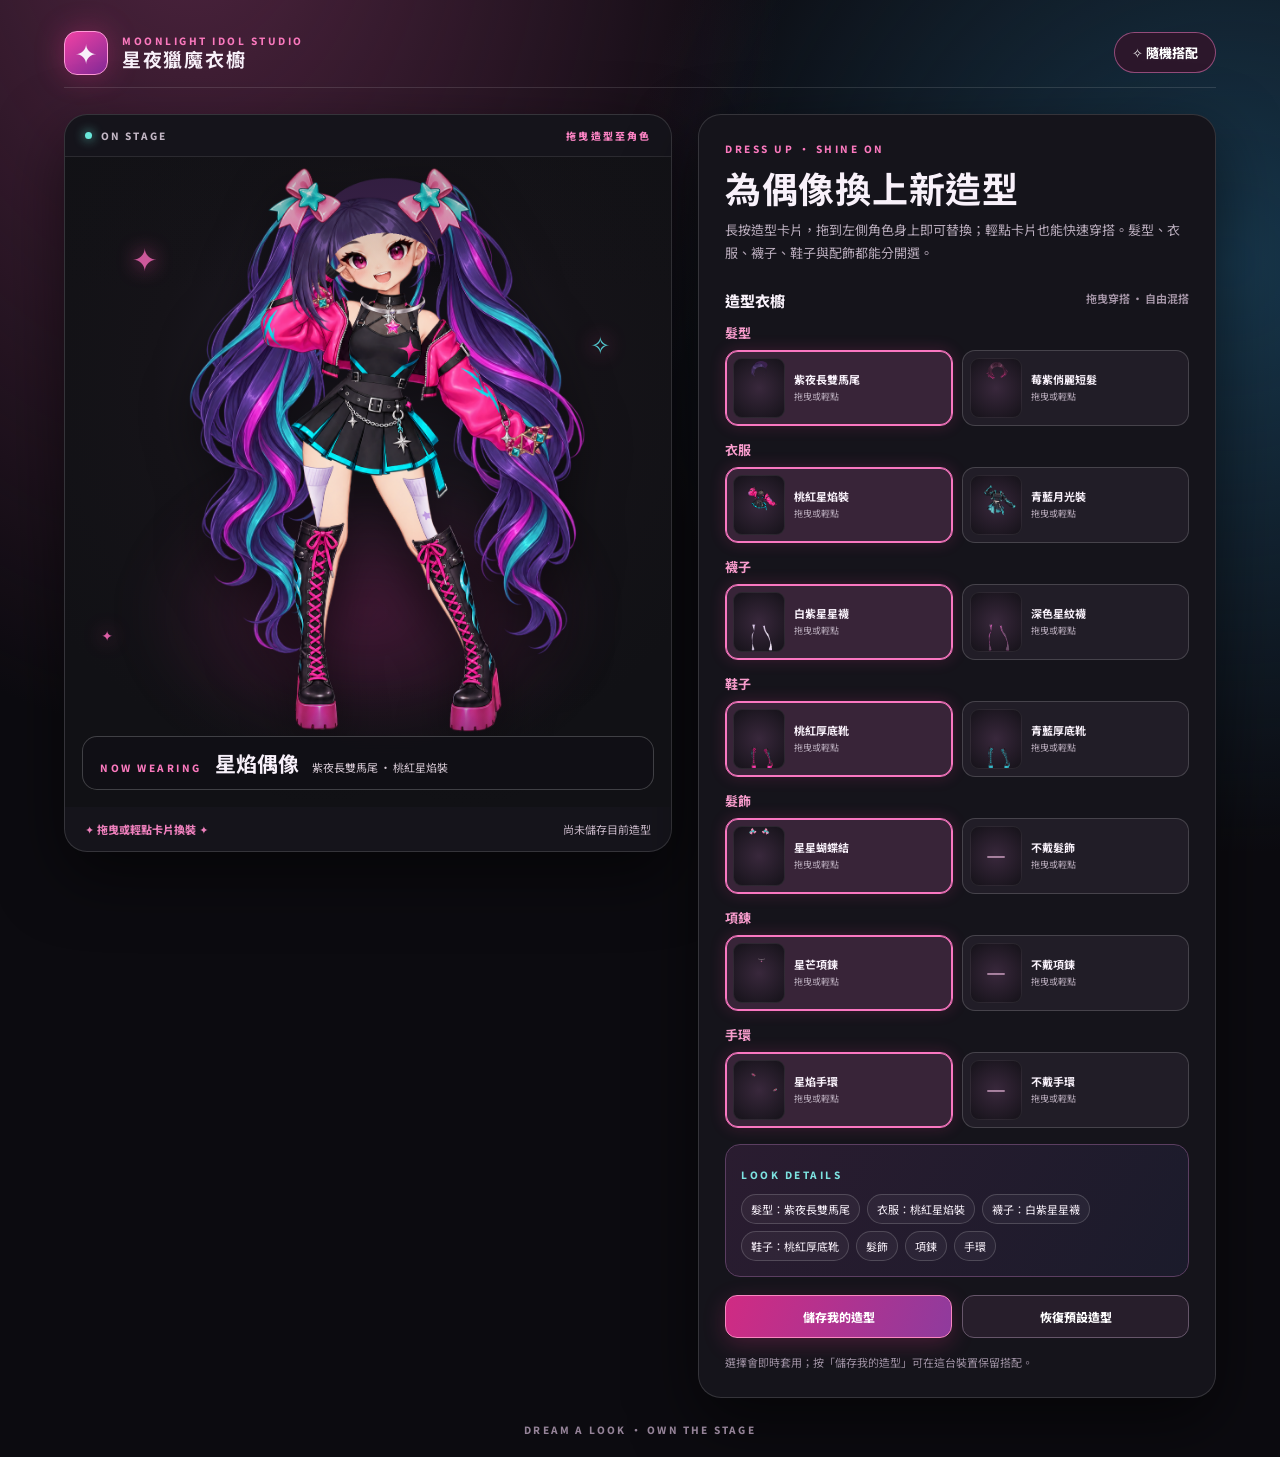
==== model/idol-hunter-layers.html @ 223f3859 "KPOP" ====
<!doctype html>
<html lang="zh-Hant">
<head>
  <meta charset="utf-8">
  <meta name="viewport" content="width=device-width,initial-scale=1,viewport-fit=cover">
  <meta name="theme-color" content="#101015">
  <meta name="apple-mobile-web-app-capable" content="yes">
  <meta name="apple-mobile-web-app-title" content="星夜獵魔衣櫥">
  <link rel="manifest" href="idol-hunter-layers.webmanifest">
  <link rel="icon" href="icon.svg">
  <link rel="preload" href="layers/base.png" as="image">
  <link rel="stylesheet" href="stage-looks.css">
  <link rel="stylesheet" href="stage-layered.css">
  <title>星夜獵魔衣櫥｜K-pop 換裝遊戲</title>
</head>
<body>
  <div class="app-shell">
    <header class="topbar">
      <div class="brand-mark" aria-hidden="true">✦</div>
      <div class="brand-copy"><span class="brand-kicker">MOONLIGHT IDOL STUDIO</span><strong>星夜獵魔衣櫥</strong></div>
      <button class="icon-button" id="randomLook" type="button" aria-label="隨機搭配造型">✧ <span>隨機搭配</span></button>
    </header>

    <main class="main-grid">
      <section class="stage-panel" aria-label="獵魔偶像造型預覽">
        <div class="stage-topline"><span class="live-dot"></span> ON STAGE <span class="stage-number">拖曳造型至角色</span></div>
        <div class="stage" id="stageDrop">
          <div class="stage-glow"></div>
          <span class="stage-star star-one" aria-hidden="true">✦</span><span class="stage-star star-two" aria-hidden="true">✧</span><span class="stage-star star-three" aria-hidden="true">✦</span>
          <div class="doll-layers" role="img" aria-label="可替換造型的獵魔偶像" id="doll">
            <img id="hairBack" src="layers/hair-01-back.png" alt="" aria-hidden="true">
            <img src="layers/base.png" alt="" aria-hidden="true" fetchpriority="high">
            <img id="socksLayer" src="layers/socks-01.png" alt="" aria-hidden="true">
            <img id="shoesLayer" src="layers/shoes-01.png" alt="" aria-hidden="true">
            <img id="outfitLayer" src="layers/outfit-01.png" alt="" aria-hidden="true">
            <img id="necklaceLayer" src="layers/necklace-01.png" alt="" aria-hidden="true">
            <img id="braceletLayer" src="layers/bracelet-01.png" alt="" aria-hidden="true">
            <img id="hairFront" src="layers/hair-01-front.png" alt="" aria-hidden="true">
            <img id="hairAccessoryLayer" src="layers/hair-accessory-01.png" alt="" aria-hidden="true">
          </div>
          <div class="drop-hint" id="dropHint" aria-hidden="true">放開即可穿上 ✦</div>
          <div class="stage-vignette"></div>
          <div class="look-banner"><span class="banner-kicker">NOW WEARING</span><strong id="lookName">星焰偶像</strong><span id="lookSubtitle">把衣櫥造型拖到角色身上</span></div>
        </div>
        <div class="stage-footer"><span>✦ 拖曳或輕點卡片換裝 ✦</span><span id="saveStatus">尚未儲存</span></div>
      </section>

      <section class="closet-panel" aria-labelledby="closetTitle">
        <div class="panel-head"><p class="eyebrow">DRESS UP · SHINE ON</p><h1 id="closetTitle">為偶像換上新造型</h1><p class="panel-intro">長按造型卡片，拖到左側角色身上即可替換；輕點卡片也能快速穿搭。髮型、衣服、襪子、鞋子與配飾都能分開選。</p></div>
        <div class="category-title"><span>造型衣櫥</span><small>拖曳穿搭 · 自由混搭</small></div>
        <div class="wardrobe-grid" id="wardrobeGrid" aria-label="可拖曳的造型選項"></div>
        <div class="look-details" aria-live="polite"><span class="detail-label">LOOK DETAILS</span><div id="lookDetails" class="detail-chips"></div></div>
        <div class="actions"><button id="saveLook" class="primary-button" type="button">儲存我的造型</button><button id="resetLook" class="secondary-button" type="button">恢復預設造型</button></div>
        <p class="closet-note">選擇會即時套用；按「儲存我的造型」可在這台裝置保留搭配。</p>
      </section>
    </main>
    <footer class="page-footer">DREAM A LOOK · OWN THE STAGE</footer>
  </div>
  <div id="toast" class="toast" role="status" aria-live="polite"></div>
  <script src="stage-layered.js" defer></script>
</body>
</html>
---- model/stage-looks.css ----
@import url('https://fonts.googleapis.com/css2?family=Noto+Sans+TC:wght@400;500;600;700;800;900&display=swap');
:root{font-family:'Noto Sans TC',system-ui,-apple-system,BlinkMacSystemFont,'Segoe UI',sans-serif;color:#f8f1fa;background:#0c0b10;font-synthesis:none}*{box-sizing:border-box}body{margin:0;min-width:320px;background:radial-gradient(ellipse at 15% -10%,#502440 0,transparent 39%),radial-gradient(ellipse at 96% 18%,#17364b 0,transparent 35%),#0c0b10}button{font:inherit;cursor:pointer}button:focus-visible{outline:3px solid #63e5ed;outline-offset:3px}.app-shell{width:min(1200px,100%);min-height:100vh;margin:auto;padding:18px 24px 12px}.topbar{height:70px;display:flex;align-items:center;gap:14px;border-bottom:1px solid #ffffff20;margin-bottom:26px}.brand-mark{width:44px;height:44px;display:grid;place-items:center;background:linear-gradient(145deg,#f141a4,#822a97);border:1px solid #ff99d8;border-radius:13px;box-shadow:0 0 30px #f5389555;font-size:27px}.brand-copy{display:flex;flex-direction:column;line-height:1.3}.brand-kicker,.eyebrow,.banner-kicker,.detail-label{font-size:10px;letter-spacing:.25em;font-weight:800;color:#fb79be}.brand-copy strong{font-size:19px;letter-spacing:.09em}.icon-button{margin-left:auto;border:1px solid #ec78bd8a;color:#fff;background:#2c172b;border-radius:999px;padding:10px 17px;font-size:13px;font-weight:800}.icon-button:hover,.secondary-button:hover{background:#49304b}.main-grid{display:grid;grid-template-columns:minmax(0,1.08fr) minmax(360px,.92fr);gap:26px;align-items:start}.stage-panel,.closet-panel{border:1px solid #ffffff23;border-radius:23px;background:#15141b;box-shadow:0 24px 65px #0008;overflow:hidden}.stage-topline{height:42px;display:flex;align-items:center;gap:9px;padding:0 20px;border-bottom:1px solid #ffffff18;color:#c4b8c6;font-size:10px;letter-spacing:.21em;font-weight:800}.live-dot{width:7px;height:7px;border-radius:50%;background:#69e8da;box-shadow:0 0 11px #69e8da}.stage-number{margin-left:auto;color:#fa83c3}.stage{height:min(68vw,650px);min-height:560px;position:relative;overflow:hidden;isolation:isolate;background:radial-gradient(circle at 50% 34%,#25202c 0%,#151318 41%,#111115 76%)}.stage:before{content:"";position:absolute;inset:0;background:linear-gradient(90deg,transparent 49.7%,#ffffff09 50%,transparent 50.3%),linear-gradient(0deg,transparent 49.7%,#ffffff07 50%,transparent 50.3%);background-size:72px 72px;mask-image:linear-gradient(transparent,#000 70%);z-index:0}.stage-glow{position:absolute;left:11%;right:11%;bottom:6%;height:48%;background:radial-gradient(ellipse at center,#a2247450,transparent 70%);filter:blur(22px);z-index:0}.stage-star{position:absolute;color:#db5ea5;text-shadow:0 0 20px #e04b9c;z-index:1}.star-one{top:12%;left:11%;font-size:31px}.star-two{top:26%;right:10%;font-size:24px;color:#53cbd0}.star-three{bottom:25%;left:6%;font-size:14px}.model-image{position:absolute;inset:0;width:100%;height:100%;object-fit:contain;object-position:center center;filter:drop-shadow(0 20px 25px #0009);z-index:2;transition:opacity .2s ease,transform .35s ease}.model-image.changing{opacity:.15;transform:scale(.97)}.stage-vignette{position:absolute;inset:0;background:linear-gradient(to top,#111115 0,transparent 20%,transparent 78%,#11111544 100%);pointer-events:none;z-index:3}.look-banner{position:absolute;bottom:17px;left:17px;right:17px;z-index:4;padding:11px 17px;border:1px solid #ffffff34;border-radius:15px;background:#111016c9;backdrop-filter:blur(14px);display:flex;align-items:baseline;gap:13px}.look-banner strong{font-size:21px;white-space:nowrap}.look-banner span:last-child{font-size:11px;color:#d6c9d4}.stage-footer{display:flex;justify-content:space-between;gap:12px;align-items:center;padding:14px 20px;font-size:11px;color:#c8b8c8}.stage-footer span:first-child{color:#ec7fbb;font-weight:800}.closet-panel{padding:26px}.panel-head h1{font-size:clamp(26px,3vw,36px);margin:9px 0 8px;line-height:1.25;letter-spacing:.02em}.eyebrow{margin:0}.panel-intro{margin:0;color:#baadbd;font-size:13px;line-height:1.8}.category-title{display:flex;justify-content:space-between;margin:25px 0 12px;font-size:15px;font-weight:800}.category-title small{font-size:11px;color:#aa9aac;font-weight:600}.look-grid{display:grid;grid-template-columns:repeat(2,minmax(0,1fr));gap:11px}.look-card{position:relative;display:flex;align-items:center;gap:10px;width:100%;min-height:120px;text-align:left;background:#211d27;border:1px solid #ffffff23;color:#f7eef7;border-radius:15px;padding:7px;overflow:hidden;transition:transform .18s,border-color .18s,background .18s}.look-card:hover{transform:translateY(-2px);border-color:#e574ba}.look-card[aria-pressed=true]{border-color:#fc77c1;background:#352033;box-shadow:inset 0 0 0 1px #fa75bf,0 0 20px #ed3f9430}.look-card img{width:64px;height:99px;object-fit:contain;background:radial-gradient(circle,#322634,#141218);border-radius:10px;flex:none}.card-copy{display:flex;flex-direction:column;gap:4px;min-width:0}.card-copy strong{font-size:13px}.card-copy small{font-size:10px;color:#bdafbd;line-height:1.35}.card-copy em{font-size:9px;color:#f58dc5;font-style:normal;font-weight:800;letter-spacing:.08em}.look-details{border:1px solid #5b3e61;background:linear-gradient(120deg,#2a1c30,#1b1b2b);padding:15px;border-radius:15px;margin-top:16px}.detail-label{color:#7de3e1}.detail-chips{display:flex;flex-wrap:wrap;gap:7px;margin-top:10px}.detail-chips span{font-size:11px;border:1px solid #ffffff2b;border-radius:999px;padding:6px 9px;background:#ffffff0b}.actions{display:grid;grid-template-columns:1fr 1fr;gap:10px;margin-top:18px}.primary-button,.secondary-button{border-radius:12px;border:1px solid #fa86c0;padding:12px 10px;color:white;font-size:12px;font-weight:800}.primary-button{background:linear-gradient(110deg,#d02b83,#8f3b9d);box-shadow:0 6px 22px #df37853b}.secondary-button{background:#271e2b;border-color:#66566a}.closet-note{font-size:11px;line-height:1.6;color:#9e91a3;margin:16px 0 0}.page-footer{text-align:center;color:#958398;letter-spacing:.22em;font-size:10px;font-weight:800;padding:24px 0 8px}.toast{position:fixed;z-index:10;left:50%;bottom:22px;transform:translate(-50%,20px);padding:11px 18px;background:#f8edf4;color:#3e1e38;border-radius:999px;box-shadow:0 10px 28px #0008;font-size:12px;font-weight:800;opacity:0;pointer-events:none;transition:opacity .2s,transform .2s;white-space:nowrap}.toast.show{opacity:1;transform:translate(-50%,0)}@media(max-width:860px){.app-shell{padding:8px 12px}.topbar{margin-bottom:13px}.main-grid{grid-template-columns:1fr;gap:14px;max-width:620px;margin:auto}.stage{height:min(132vw,650px);min-height:450px}.closet-panel{padding:21px}.page-footer{padding-bottom:18px}}@media(max-width:450px){.topbar{height:59px}.brand-mark{width:38px;height:38px}.brand-copy strong{font-size:16px}.brand-kicker{font-size:8px}.icon-button{padding:8px 10px}.icon-button span{display:none}.stage{height:121vw;min-height:410px;max-height:520px}.look-banner{bottom:10px;left:10px;right:10px;gap:7px;padding:8px 11px}.look-banner strong{font-size:17px}.look-banner span:last-child{font-size:9px}.banner-kicker{font-size:8px;letter-spacing:.1em}.stage-footer{font-size:10px;padding:11px}.look-card{min-height:106px;gap:7px}.look-card img{width:48px;height:86px}.card-copy strong{font-size:12px}.card-copy small{font-size:9px}.closet-panel{padding:18px}}
---- model/stage-layered.css ----
.doll-layers{position:absolute;inset:0 0 50px;z-index:2;filter:drop-shadow(0 18px 24px #0008)}
.doll-layers img{position:absolute;inset:0;width:100%;height:100%;object-fit:contain;pointer-events:none;user-select:none}
.doll-layers img[hidden]{display:none}
.stage.drag-target{outline:3px solid #68e4df;outline-offset:-5px;box-shadow:inset 0 0 55px #45dce044}
.drop-hint{position:absolute;z-index:6;left:50%;top:12px;transform:translateX(-50%);padding:8px 14px;border:1px solid #a5fff4;border-radius:999px;background:#14252be8;color:#dffffa;font-size:12px;font-weight:900;white-space:nowrap;opacity:0;transition:opacity .15s;pointer-events:none}
.stage.drag-target .drop-hint{opacity:1}
.wardrobe-grid{display:grid;gap:14px}
.wardrobe-category h2{margin:0 0 8px;color:#f79ccc;font-size:13px}
.wardrobe-options{display:grid;grid-template-columns:repeat(2,minmax(0,1fr));gap:9px}
.wardrobe-option{display:flex;align-items:center;gap:9px;min-width:0;min-height:76px;padding:7px;border:1px solid #ffffff2b;border-radius:13px;background:#211d27;color:#f8f1fa;text-align:left;touch-action:none;user-select:none;-webkit-user-select:none;cursor:grab;transition:background .15s,border-color .15s,transform .15s,box-shadow .15s}
.wardrobe-option:hover{border-color:#df70b6;transform:translateY(-1px)}
.wardrobe-option[aria-pressed=true]{border-color:#fa77c1;background:#382438;box-shadow:inset 0 0 0 1px #fa77c1,0 0 16px #ed3f9430}
.wardrobe-option:active{cursor:grabbing}
.option-thumb{display:grid;place-items:center;flex:none;width:52px;height:60px;overflow:hidden;border:1px solid #ffffff12;border-radius:9px;background:radial-gradient(circle,#39283c,#151219)}
.option-thumb img{width:100%;height:100%;object-fit:contain;pointer-events:none;-webkit-user-drag:none}
.option-thumb.option-empty{color:#bd93b3;font-size:24px}
.option-copy{display:flex;flex-direction:column;gap:4px;min-width:0}
.option-copy strong{font-size:11px;line-height:1.3}
.option-copy small{font-size:9px;color:#baadbd}
.drag-ghost{position:fixed;z-index:100;display:flex;align-items:center;gap:9px;width:164px;min-height:76px;padding:7px;border:1px solid #9cfff2;border-radius:13px;background:#211d27f2;color:#fff;box-shadow:0 12px 35px #000b;transform:translate(-50%,-50%) scale(1.04);pointer-events:none}
.drag-ghost .option-thumb{width:48px;height:56px}
.drag-ghost .option-copy{display:flex;flex-direction:column;gap:4px}
.drag-ghost .option-copy strong{font-size:11px}
.drag-ghost .option-copy small{font-size:9px;color:#baadbd}
.is-dragging{user-select:none;-webkit-user-select:none}
.look-details .detail-chips{margin-top:10px}
@media(max-width:860px){.stage-panel{position:sticky;top:0;z-index:5}.stage{height:min(96vw,430px);min-height:330px}}
@media(max-width:450px){.doll-layers{bottom:43px}.stage-panel{top:0}.stage{height:min(96vw,390px);min-height:320px}.stage-footer{padding:10px}.wardrobe-grid{gap:12px}.wardrobe-options{gap:7px}.wardrobe-option{min-height:68px;gap:6px;padding:5px}.option-thumb{width:43px;height:53px}.option-copy strong{font-size:10px}.option-copy small{font-size:8px}.drop-hint{font-size:11px}}
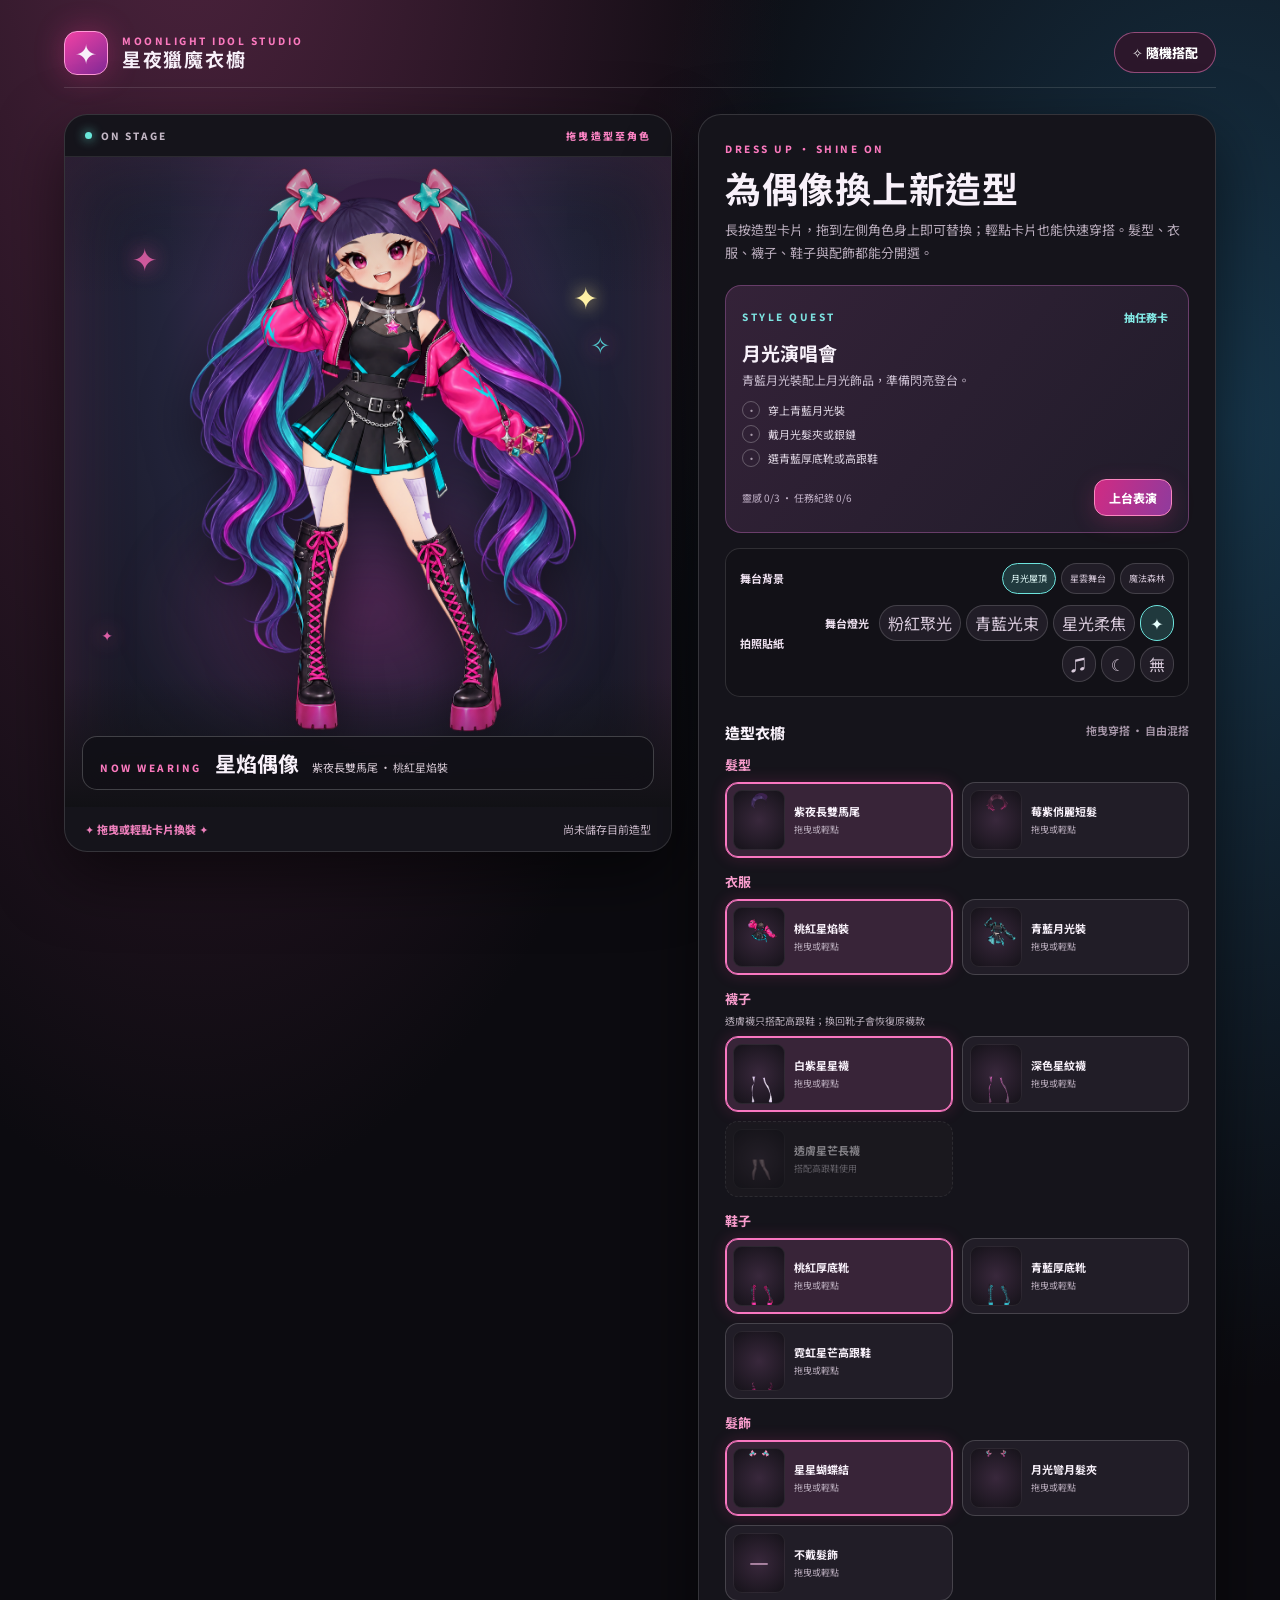
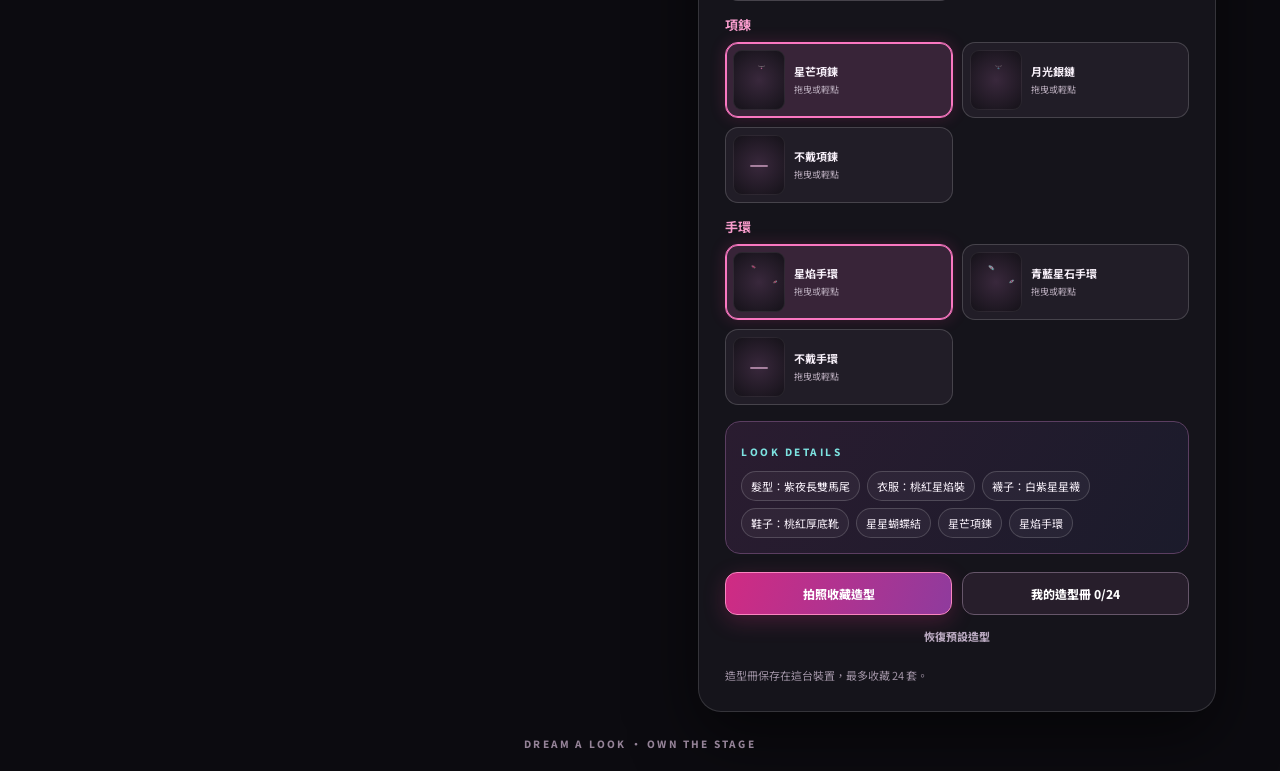
==== commit 8f9c7d25: "新增儲存功能" ====
--- a/model/idol-hunter-layers.html
+++ b/model/idol-hunter-layers.html
@@ -47,15 +47,56 @@
 
       <section class="closet-panel" aria-labelledby="closetTitle">
         <div class="panel-head"><p class="eyebrow">DRESS UP · SHINE ON</p><h1 id="closetTitle">為偶像換上新造型</h1><p class="panel-intro">長按造型卡片，拖到左側角色身上即可替換；輕點卡片也能快速穿搭。髮型、衣服、襪子、鞋子與配飾都能分開選。</p></div>
+        <section class="quest-panel" aria-labelledby="questTitle">
+          <div class="quest-heading"><span class="detail-label">STYLE QUEST</span><button id="drawQuest" class="small-button" type="button">抽任務卡</button></div>
+          <h2 id="questTitle">月光演唱會</h2><p id="questDescription">為舞台搭配一套閃耀的月光造型。</p>
+          <div id="questGoals" class="quest-goals" aria-live="polite"></div>
+          <div class="quest-actions"><span id="questProgress">完成 0 / 3 個靈感</span><button id="performQuest" class="primary-button" type="button">上台表演</button></div>
+        </section>
+        <section class="creative-panel" aria-label="舞台布景和裝飾">
+          <div class="creative-row"><strong>舞台背景</strong><div class="choice-pills" id="sceneChoices" role="group" aria-label="選擇舞台背景">
+            <button type="button" data-scene="moon" aria-pressed="true">月光屋頂</button><button type="button" data-scene="dream" aria-pressed="false">星雲舞台</button><button type="button" data-scene="forest" aria-pressed="false">魔法森林</button>
+          </div></div>
+          <div class="creative-row"><strong>拍照貼紙</strong><div class="choice-pills sticker-pills" id="stickerChoices" role="group" aria-label="選擇拍照貼紙">
+          <div class="creative-row"><strong>舞台燈光</strong><div class="choice-pills" id="lightChoices" role="group" aria-label="選擇舞台燈光">
+            <button type="button" data-light="rose" aria-pressed="true">粉紅聚光</button><button type="button" data-light="cyan" aria-pressed="false">青藍光束</button><button type="button" data-light="starlight" aria-pressed="false">星光柔焦</button>
+          </div></div>
+            <button type="button" data-sticker="✦" aria-pressed="true" aria-label="星星貼紙">✦</button><button type="button" data-sticker="♫" aria-pressed="false" aria-label="音符貼紙">♫</button><button type="button" data-sticker="☾" aria-pressed="false" aria-label="月亮貼紙">☾</button><button type="button" data-sticker="" aria-pressed="false" aria-label="不加貼紙">無</button>
+          </div></div>
+        </section>
         <div class="category-title"><span>造型衣櫥</span><small>拖曳穿搭 · 自由混搭</small></div>
         <div class="wardrobe-grid" id="wardrobeGrid" aria-label="可拖曳的造型選項"></div>
         <div class="look-details" aria-live="polite"><span class="detail-label">LOOK DETAILS</span><div id="lookDetails" class="detail-chips"></div></div>
-        <div class="actions"><button id="saveLook" class="primary-button" type="button">儲存我的造型</button><button id="resetLook" class="secondary-button" type="button">恢復預設造型</button></div>
-        <p class="closet-note">選擇會即時套用；按「儲存我的造型」可在這台裝置保留搭配。</p>
+        <div class="actions"><button id="saveLook" class="primary-button" type="button">拍照收藏造型</button><button id="openAlbum" class="secondary-button" type="button">我的造型冊 <span id="albumCount">0</span></button></div>
+        <button id="resetLook" class="text-button" type="button">恢復預設造型</button>
+        <p class="closet-note">造型冊保存在這台裝置，最多收藏 24 套。</p>
       </section>
     </main>
     <footer class="page-footer">DREAM A LOOK · OWN THE STAGE</footer>
   </div>
+  <dialog id="performanceDialog" class="game-dialog">
+    <div class="dialog-shell">
+      <div class="dialog-heading"><div><span class="detail-label">ON STAGE</span><h2>星光節拍秀</h2></div><button class="dialog-x" type="button" data-close="performanceDialog" aria-label="關閉">×</button></div>
+      <div id="performanceScene" class="performance-scene" data-scene="moon"><span id="performanceSticker" class="photo-sticker">✦</span><div id="performanceAvatar" class="performance-avatar"></div></div>
+      <p id="performanceInstruction" class="game-instruction">星星亮起時，點一下大星星！跟不上也沒關係，繼續享受表演。</p>
+      <div class="beat-track" aria-hidden="true"><span id="beatBar"></span></div>
+      <div class="game-readout"><span id="beatClock">準備好了嗎？</span><span id="beatScore">點亮 0 顆星星</span></div>
+      <button id="beatButton" class="beat-button" type="button" disabled aria-label="跟著節拍點星星">✦</button>
+      <div id="performanceResult" class="performance-result" hidden><h3 id="resultTitle">演出完成！</h3><p id="resultMessage"></p><div class="result-actions"><button id="savePerformanceLook" class="primary-button" type="button">拍照收藏</button><button class="secondary-button" type="button" data-close="performanceDialog">回到衣櫥</button></div></div>
+      <button id="skipPerformance" class="text-button" type="button">跳過節拍，直接看演出</button>
+    </div>
+  </dialog>
+  <dialog id="saveDialog" class="game-dialog save-dialog">
+    <form id="saveLookForm" class="dialog-shell">
+      <div class="dialog-heading"><div><span class="detail-label">LOOKBOOK</span><h2>收藏這套造型</h2></div><button class="dialog-x" type="button" data-close="saveDialog" aria-label="關閉">×</button></div>
+      <div class="save-preview" id="savePreview" data-scene="moon"></div>
+      <label class="save-label" for="lookTitleInput">幫造型取個名字</label><input id="lookTitleInput" maxlength="24" placeholder="例如：月光閃耀舞台" required>
+      <div class="dialog-actions"><button class="primary-button" type="submit">收進造型冊</button><button class="secondary-button" type="button" data-close="saveDialog">再想一下</button></div>
+    </form>
+  </dialog>
+  <dialog id="albumDialog" class="game-dialog album-dialog">
+    <div class="dialog-shell"><div class="dialog-heading"><div><span class="detail-label">MY LOOKBOOK</span><h2>我的造型冊</h2></div><button class="dialog-x" type="button" data-close="albumDialog" aria-label="關閉">×</button></div><p id="albumEmpty" class="album-empty">完成第一套收藏，讓造型冊開始發光吧！</p><div id="albumGrid" class="album-grid"></div></div>
+  </dialog>
   <div id="toast" class="toast" role="status" aria-live="polite"></div>
   <script src="stage-layered.js" defer></script>
 </body>
--- a/model/stage-layered.css
+++ b/model/stage-layered.css
@@ -6,10 +6,12 @@
 .stage.drag-target .drop-hint{opacity:1}
 .wardrobe-grid{display:grid;gap:14px}
 .wardrobe-category h2{margin:0 0 8px;color:#f79ccc;font-size:13px}
+.category-note{margin:-3px 0 8px;color:#b9aebb;font-size:10px;line-height:1.5}
 .wardrobe-options{display:grid;grid-template-columns:repeat(2,minmax(0,1fr));gap:9px}
 .wardrobe-option{display:flex;align-items:center;gap:9px;min-width:0;min-height:76px;padding:7px;border:1px solid #ffffff2b;border-radius:13px;background:#211d27;color:#f8f1fa;text-align:left;touch-action:none;user-select:none;-webkit-user-select:none;cursor:grab;transition:background .15s,border-color .15s,transform .15s,box-shadow .15s}
 .wardrobe-option:hover{border-color:#df70b6;transform:translateY(-1px)}
 .wardrobe-option[aria-pressed=true]{border-color:#fa77c1;background:#382438;box-shadow:inset 0 0 0 1px #fa77c1,0 0 16px #ed3f9430}
+.wardrobe-option:disabled{opacity:.48;border-style:dashed;filter:saturate(.5);cursor:not-allowed;transform:none;box-shadow:none}
 .wardrobe-option:active{cursor:grabbing}
 .option-thumb{display:grid;place-items:center;flex:none;width:52px;height:60px;overflow:hidden;border:1px solid #ffffff12;border-radius:9px;background:radial-gradient(circle,#39283c,#151219)}
 .option-thumb img{width:100%;height:100%;object-fit:contain;pointer-events:none;-webkit-user-drag:none}
@@ -26,3 +28,38 @@
 .look-details .detail-chips{margin-top:10px}
 @media(max-width:860px){.stage-panel{position:sticky;top:0;z-index:5}.stage{height:min(96vw,430px);min-height:330px}}
 @media(max-width:450px){.doll-layers{bottom:43px}.stage-panel{top:0}.stage{height:min(96vw,390px);min-height:320px}.stage-footer{padding:10px}.wardrobe-grid{gap:12px}.wardrobe-options{gap:7px}.wardrobe-option{min-height:68px;gap:6px;padding:5px}.option-thumb{width:43px;height:53px}.option-copy strong{font-size:10px}.option-copy small{font-size:8px}.drop-hint{font-size:11px}}
+.quest-panel{margin:20px 0 15px;padding:16px;border:1px solid #bd69ba66;border-radius:16px;background:linear-gradient(130deg,#342238,#201c2a)}.quest-heading,.quest-actions,.creative-row,.dialog-heading,.game-readout{display:flex;align-items:center;justify-content:space-between;gap:10px}.quest-heading .detail-label{margin:0}.small-button,.text-button{border:0;background:transparent;color:#83e9e5;font-size:11px;font-weight:800;padding:7px 4px}.quest-panel h2{margin:7px 0 4px;font-size:19px}.quest-panel>p{margin:0;color:#c9bdcf;font-size:12px;line-height:1.6}.quest-goals{display:grid;gap:6px;margin:12px 0}.quest-goal{display:flex;align-items:center;gap:8px;color:#ded5e2;font-size:11px}.quest-goal-mark{display:grid;place-items:center;width:18px;height:18px;border:1px solid #ffffff42;border-radius:50%;color:#aa9cac}.quest-goal.done .quest-goal-mark{border-color:#6fe8d8;background:#28615c;color:#eafffb}.quest-actions>span{color:#c3b3c9;font-size:10px}.quest-actions .primary-button{padding:9px 14px}.creative-panel{display:grid;gap:11px;margin:14px 0 20px;padding:14px;border:1px solid #ffffff20;border-radius:15px;background:#121117}.creative-row>strong{flex:none;color:#eee1f0;font-size:11px}.choice-pills{display:flex;flex-wrap:wrap;justify-content:flex-end;gap:5px}.choice-pills button{min-height:31px;padding:5px 8px;border:1px solid #ffffff27;border-radius:999px;background:#211d27;color:#d9cbdc;font-size:9px}.choice-pills button[aria-pressed=true]{border-color:#6de4dd;background:#20393d;color:#e6fffd}.sticker-pills button{min-width:34px;font-size:16px}.stage[data-scene="moon"],.performance-scene[data-scene="moon"],.save-preview[data-scene="moon"],.album-preview[data-scene="moon"]{background:radial-gradient(ellipse at 50% 20%,#513568 0,#23243b 48%,#13131b 100%)}.stage[data-scene="dream"],.performance-scene[data-scene="dream"],.save-preview[data-scene="dream"],.album-preview[data-scene="dream"]{background:radial-gradient(ellipse at 50% 30%,#335b77 0,#202342 47%,#10141e 100%)}.stage[data-scene="forest"],.performance-scene[data-scene="forest"],.save-preview[data-scene="forest"],.album-preview[data-scene="forest"]{background:radial-gradient(ellipse at 50% 28%,#28645c 0,#203b43 48%,#10191d 100%)}.stage-selected-sticker{position:absolute;z-index:2;right:12%;top:18%;color:#fff1a6;font-size:30px;text-shadow:0 0 18px #ffe889;pointer-events:none}.game-dialog{width:min(460px,calc(100% - 24px));max-height:min(92vh,850px);padding:0;border:1px solid #a75b9a;border-radius:22px;background:#17151e;color:#f8f1fa;box-shadow:0 25px 90px #000c;overflow:auto}.game-dialog::backdrop{background:#08070dbb;backdrop-filter:blur(5px)}.dialog-shell{padding:20px}.dialog-heading{margin-bottom:13px}.dialog-heading h2{margin:3px 0 0;font-size:21px}.dialog-x{width:36px;height:36px;border:1px solid #ffffff32;border-radius:50%;background:#28232e;color:#fff;font-size:23px}.performance-scene{height:min(48vh,410px);min-height:260px;position:relative;overflow:hidden;border:1px solid #ffffff24;border-radius:16px}.performance-avatar{position:absolute;inset:4% 19% 0}.performance-avatar img{position:absolute;inset:0;width:100%;height:100%;object-fit:contain;pointer-events:none}.photo-sticker{position:absolute;z-index:3;right:11%;top:13%;color:#fff1a6;font-size:34px;text-shadow:0 0 18px #ffe889}.game-instruction{margin:12px 0;color:#d2c4d8;font-size:12px;line-height:1.6;text-align:center}.beat-track{height:8px;overflow:hidden;border-radius:99px;background:#ffffff18}.beat-track span{display:block;width:0;height:100%;border-radius:inherit;background:linear-gradient(90deg,#fc73bb,#71e9e1);transition:width .25s linear}.game-readout{margin:9px 2px;color:#d8cadd;font-size:11px}.beat-button{display:grid;place-items:center;width:78px;height:78px;margin:14px auto;border:2px solid #ffd57c;border-radius:50%;background:#453449;color:#ffecaa;font-size:38px;box-shadow:0 0 0 8px #ffc85c18;transition:transform .12s,background .12s,box-shadow .12s}.beat-button.beat-ready{transform:scale(1.09);background:#9b4d8c;box-shadow:0 0 30px #ff94e6}.beat-button:disabled{opacity:.6}.performance-result{text-align:center}.performance-result h3{margin:8px 0;color:#ffb9df}.performance-result p{color:#d3c6d7;font-size:12px;line-height:1.6}.result-actions,.dialog-actions{display:flex;gap:9px;margin-top:14px}.result-actions>* ,.dialog-actions>*{flex:1}.performance-result[hidden]{display:none}.text-button{display:block;margin:6px auto 0;color:#b7a7be}.dialog-actions .primary-button,.result-actions .primary-button{background:linear-gradient(110deg,#d02b83,#8f3b9d);color:#fff}.save-preview{height:240px;position:relative;overflow:hidden;border:1px solid #ffffff24;border-radius:15px}.save-label{display:block;margin:15px 0 6px;color:#e7d9e9;font-size:12px;font-weight:800}#lookTitleInput{width:100%;padding:12px;border:1px solid #ffffff30;border-radius:11px;background:#100f15;color:#fff;font:inherit;font-size:14px}.album-dialog{width:min(720px,calc(100% - 20px))}.album-grid{display:grid;grid-template-columns:repeat(2,minmax(0,1fr));gap:12px}.album-card{overflow:hidden;border:1px solid #ffffff22;border-radius:15px;background:#211d27}.album-preview{height:210px;position:relative;overflow:hidden}.album-preview .performance-avatar{inset:2% 20% 0}.album-preview .photo-sticker{right:12%;top:12%;font-size:26px}.album-card-copy{padding:9px 10px 4px}.album-card-copy strong{display:block;overflow:hidden;color:#fff;font-size:12px;text-overflow:ellipsis;white-space:nowrap}.album-card-copy small{color:#b9aabb;font-size:9px}.album-card-actions{display:flex;gap:6px;padding:7px 9px 10px}.album-card-actions button{flex:1;padding:7px 4px;border:1px solid #ffffff26;border-radius:9px;background:#302736;color:#eee;font-size:10px}.album-empty{color:#bcaec2;font-size:12px}@media(max-width:860px){.quest-panel{margin-top:14px}.game-dialog{max-height:88vh}.album-preview{height:185px}}@media(max-width:450px){.creative-panel{padding:11px}.creative-row{align-items:flex-start}.creative-row>strong{padding-top:8px}.choice-pills{gap:4px}.choice-pills button{padding:5px 7px;font-size:8px}.quest-panel{padding:13px}.dialog-shell{padding:15px}.performance-scene{min-height:235px}.album-grid{gap:8px}.album-preview{height:160px}.album-preview .performance-avatar{inset:2% 14% 0}}
+.quest-panel{margin:20px 0 15px;padding:16px;border:1px solid #bd69ba66;border-radius:16px;background:linear-gradient(130deg,#342238,#201c2a)}
+.quest-heading,.quest-actions,.creative-row,.dialog-heading,.game-readout{display:flex;align-items:center;justify-content:space-between;gap:10px}
+.quest-heading .detail-label{margin:0}.small-button,.text-button{border:0;background:transparent;color:#83e9e5;font-size:11px;font-weight:800;padding:7px 4px}
+.quest-panel h2{margin:7px 0 4px;font-size:19px}.quest-panel>p{margin:0;color:#c9bdcf;font-size:12px;line-height:1.6}
+.quest-goals{display:grid;gap:6px;margin:12px 0}.quest-goal{display:flex;align-items:center;gap:8px;color:#ded5e2;font-size:11px}.quest-goal-mark{display:grid;place-items:center;width:18px;height:18px;border:1px solid #ffffff42;border-radius:50%;color:#aa9cac}.quest-goal.done .quest-goal-mark{border-color:#6fe8d8;background:#28615c;color:#eafffb}
+.quest-actions>span{color:#c3b3c9;font-size:10px}.quest-actions .primary-button{padding:9px 14px}
+.creative-panel{display:grid;gap:11px;margin:14px 0 20px;padding:14px;border:1px solid #ffffff20;border-radius:15px;background:#121117}
+.creative-row>strong{flex:none;color:#eee1f0;font-size:11px}.choice-pills{display:flex;flex-wrap:wrap;justify-content:flex-end;gap:5px}
+.choice-pills button{min-height:31px;padding:5px 8px;border:1px solid #ffffff27;border-radius:999px;background:#211d27;color:#d9cbdc;font-size:9px}
+.choice-pills button[aria-pressed=true]{border-color:#6de4dd;background:#20393d;color:#e6fffd}.sticker-pills button{min-width:34px;font-size:16px}
+.stage[data-scene="moon"],.performance-scene[data-scene="moon"],.save-preview[data-scene="moon"],.album-preview[data-scene="moon"]{background:radial-gradient(ellipse at 50% 20%,#513568 0,#23243b 48%,#13131b 100%)}
+.stage[data-scene="dream"],.performance-scene[data-scene="dream"],.save-preview[data-scene="dream"],.album-preview[data-scene="dream"]{background:radial-gradient(ellipse at 50% 30%,#335b77 0,#202342 47%,#10141e 100%)}
+.stage[data-scene="forest"],.performance-scene[data-scene="forest"],.save-preview[data-scene="forest"],.album-preview[data-scene="forest"]{background:radial-gradient(ellipse at 50% 28%,#28645c 0,#203b43 48%,#10191d 100%)}
+.stage-selected-sticker{position:absolute;z-index:2;right:12%;top:18%;color:#fff1a6;font-size:30px;text-shadow:0 0 18px #ffe889;pointer-events:none}
+.game-dialog{width:min(460px,calc(100% - 24px));max-height:min(92vh,850px);padding:0;border:1px solid #a75b9a;border-radius:22px;background:#17151e;color:#f8f1fa;box-shadow:0 25px 90px #000c;overflow:auto}
+.game-dialog::backdrop{background:#08070dbb;backdrop-filter:blur(5px)}.dialog-shell{padding:20px}.dialog-heading{margin-bottom:13px}.dialog-heading h2{margin:3px 0 0;font-size:21px}.dialog-x{width:36px;height:36px;border:1px solid #ffffff32;border-radius:50%;background:#28232e;color:#fff;font-size:23px}
+.performance-scene{height:min(48vh,410px);min-height:260px;position:relative;overflow:hidden;border:1px solid #ffffff24;border-radius:16px}
+.performance-avatar{position:absolute;inset:4% 19% 0}.performance-avatar img{position:absolute;inset:0;width:100%;height:100%;object-fit:contain;pointer-events:none}
+.photo-sticker{position:absolute;z-index:3;right:11%;top:13%;color:#fff1a6;font-size:34px;text-shadow:0 0 18px #ffe889}
+.game-instruction{margin:12px 0;color:#d2c4d8;font-size:12px;line-height:1.6;text-align:center}.beat-track{height:8px;overflow:hidden;border-radius:99px;background:#ffffff18}.beat-track span{display:block;width:0;height:100%;border-radius:inherit;background:linear-gradient(90deg,#fc73bb,#71e9e1);transition:width .25s linear}
+.game-readout{margin:9px 2px;color:#d8cadd;font-size:11px}.beat-button{display:grid;place-items:center;width:78px;height:78px;margin:14px auto;border:2px solid #ffd57c;border-radius:50%;background:#453449;color:#ffecaa;font-size:38px;box-shadow:0 0 0 8px #ffc85c18;transition:transform .12s,background .12s,box-shadow .12s}
+.beat-button.beat-ready{transform:scale(1.09);background:#9b4d8c;box-shadow:0 0 30px #ff94e6}.beat-button:disabled{opacity:.6}
+.performance-result{text-align:center}.performance-result h3{margin:8px 0;color:#ffb9df}.performance-result p{color:#d3c6d7;font-size:12px;line-height:1.6}.result-actions,.dialog-actions{display:flex;gap:9px;margin-top:14px}.result-actions>* ,.dialog-actions>*{flex:1}.performance-result[hidden]{display:none}
+.text-button{display:block;margin:6px auto 0;color:#b7a7be}.dialog-actions .primary-button,.result-actions .primary-button{background:linear-gradient(110deg,#d02b83,#8f3b9d);color:#fff}
+.save-preview{height:240px;position:relative;overflow:hidden;border:1px solid #ffffff24;border-radius:15px}.save-label{display:block;margin:15px 0 6px;color:#e7d9e9;font-size:12px;font-weight:800}
+#lookTitleInput{width:100%;padding:12px;border:1px solid #ffffff30;border-radius:11px;background:#100f15;color:#fff;font:inherit;font-size:14px}
+.album-dialog{width:min(720px,calc(100% - 20px))}.album-grid{display:grid;grid-template-columns:repeat(2,minmax(0,1fr));gap:12px}
+.album-card{overflow:hidden;border:1px solid #ffffff22;border-radius:15px;background:#211d27}.album-preview{height:210px;position:relative;overflow:hidden}.album-preview .performance-avatar{inset:2% 20% 0}.album-preview .photo-sticker{right:12%;top:12%;font-size:26px}
+.album-card-copy{padding:9px 10px 4px}.album-card-copy strong{display:block;overflow:hidden;color:#fff;font-size:12px;text-overflow:ellipsis;white-space:nowrap}.album-card-copy small{color:#b9aabb;font-size:9px}
+.album-card-actions{display:flex;gap:6px;padding:7px 9px 10px}.album-card-actions button{flex:1;padding:7px 4px;border:1px solid #ffffff26;border-radius:9px;background:#302736;color:#eee;font-size:10px}.album-empty{color:#bcaec2;font-size:12px}
+@media(max-width:860px){.quest-panel{margin-top:14px}.game-dialog{max-height:88vh}.album-preview{height:185px}}
+@media(max-width:450px){.creative-panel{padding:11px}.creative-row{align-items:flex-start}.creative-row>strong{padding-top:8px}.choice-pills{gap:4px}.choice-pills button{padding:5px 7px;font-size:8px}.quest-panel{padding:13px}.dialog-shell{padding:15px}.performance-scene{min-height:235px}.album-grid{gap:8px}.album-preview{height:160px}.album-preview .performance-avatar{inset:2% 14% 0}}
+@keyframes stage-pop{50%{filter:brightness(1.4);transform:scale(1.012)}}.performance-scene.stage-pop{animation:stage-pop .18s ease-out}
+.stage[data-light="rose"],.performance-scene[data-light="rose"],.save-preview[data-light="rose"],.album-preview[data-light="rose"]{box-shadow:inset 0 0 74px #fa67c52b}.stage[data-light="cyan"],.performance-scene[data-light="cyan"],.save-preview[data-light="cyan"],.album-preview[data-light="cyan"]{box-shadow:inset 0 0 82px #4debf044}.stage[data-light="starlight"],.performance-scene[data-light="starlight"],.save-preview[data-light="starlight"],.album-preview[data-light="starlight"]{box-shadow:inset 0 0 74px #fff1a833, inset 0 0 110px #849dff24}.save-preview .performance-avatar{inset:4% 19% 0;z-index:1}.performance-avatar{z-index:1}
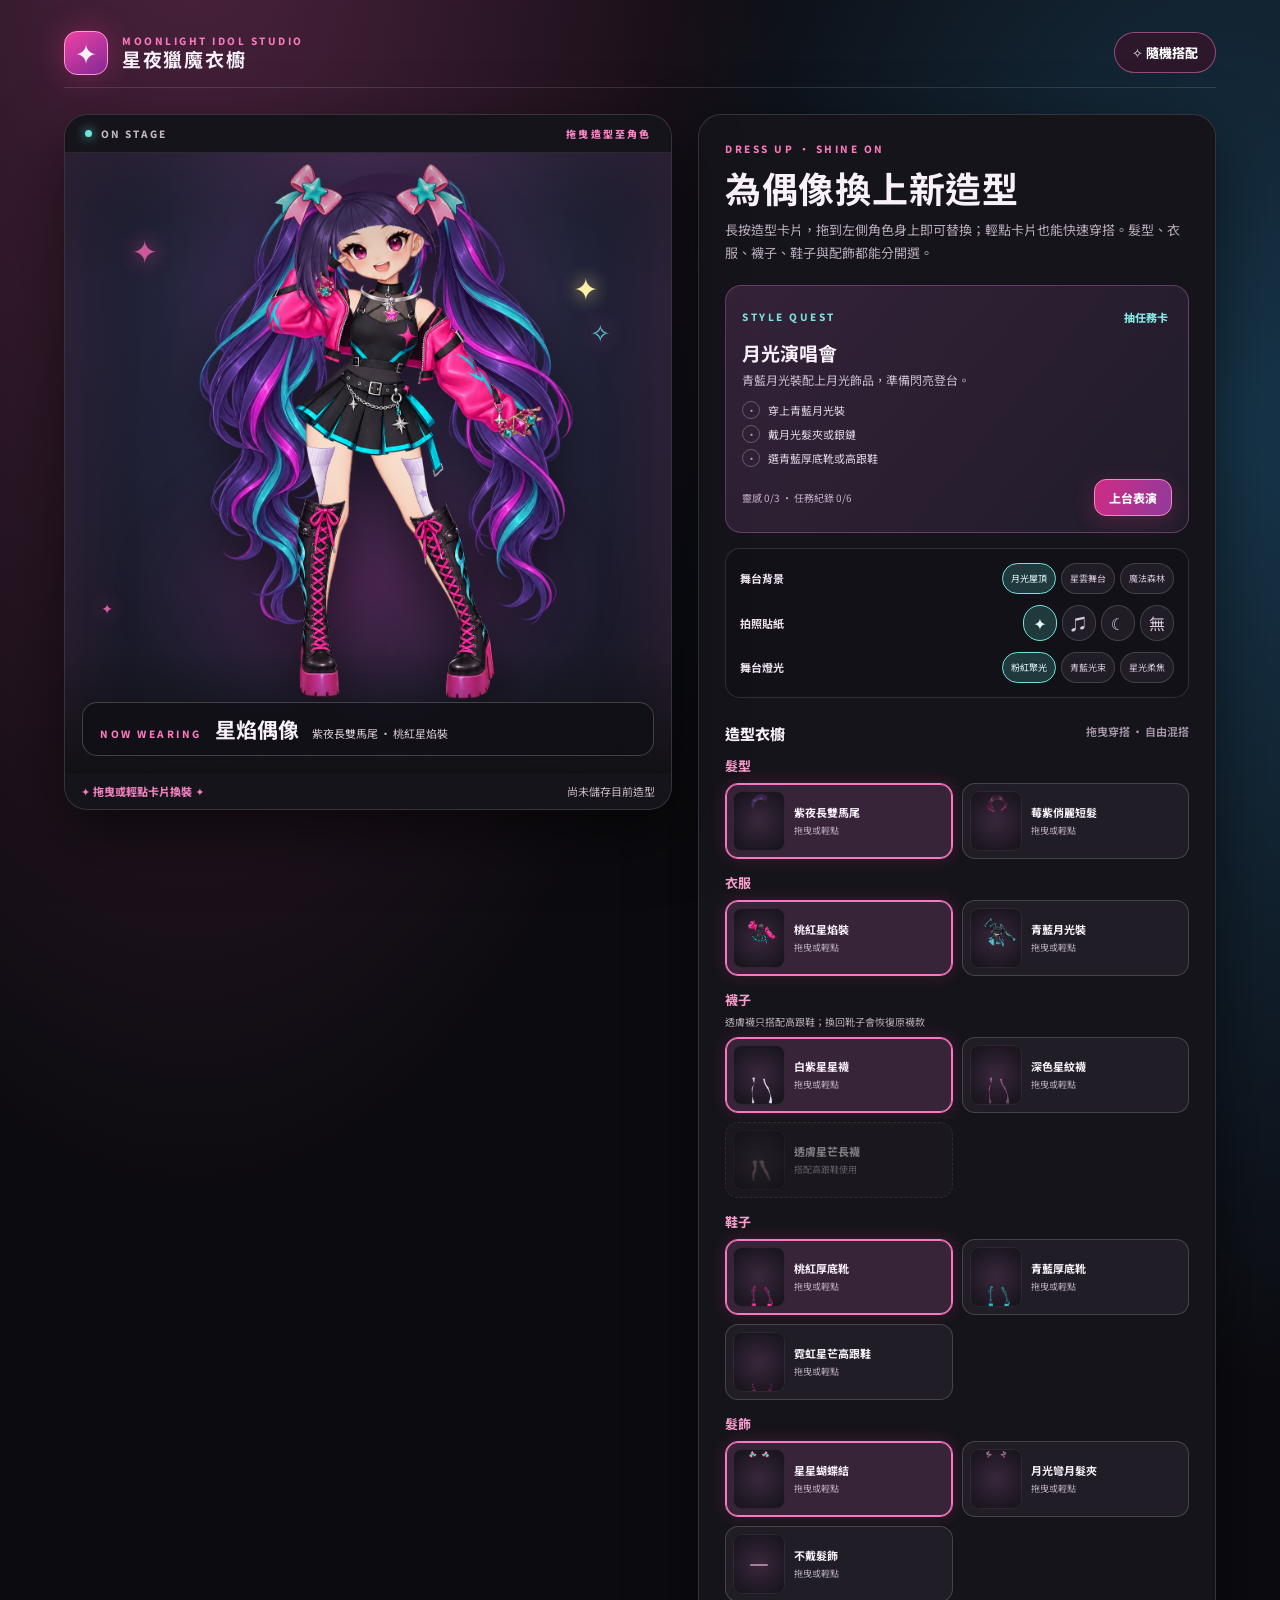
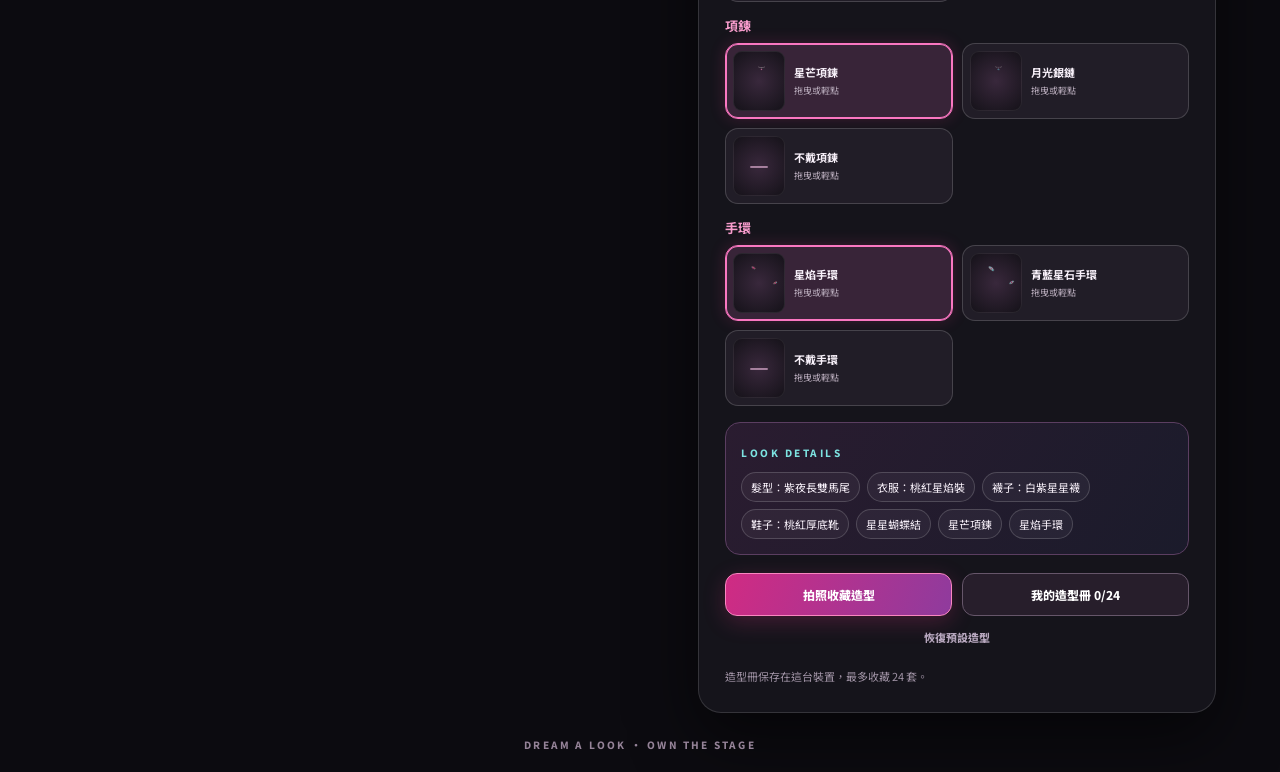
==== commit 6f389d98: "固定畫面" ====
--- a/model/idol-hunter-layers.html
+++ b/model/idol-hunter-layers.html
@@ -58,10 +58,10 @@
             <button type="button" data-scene="moon" aria-pressed="true">月光屋頂</button><button type="button" data-scene="dream" aria-pressed="false">星雲舞台</button><button type="button" data-scene="forest" aria-pressed="false">魔法森林</button>
           </div></div>
           <div class="creative-row"><strong>拍照貼紙</strong><div class="choice-pills sticker-pills" id="stickerChoices" role="group" aria-label="選擇拍照貼紙">
+            <button type="button" data-sticker="✦" aria-pressed="true" aria-label="星星貼紙">✦</button><button type="button" data-sticker="♫" aria-pressed="false" aria-label="音符貼紙">♫</button><button type="button" data-sticker="☾" aria-pressed="false" aria-label="月亮貼紙">☾</button><button type="button" data-sticker="" aria-pressed="false" aria-label="不加貼紙">無</button>
+          </div></div>
           <div class="creative-row"><strong>舞台燈光</strong><div class="choice-pills" id="lightChoices" role="group" aria-label="選擇舞台燈光">
             <button type="button" data-light="rose" aria-pressed="true">粉紅聚光</button><button type="button" data-light="cyan" aria-pressed="false">青藍光束</button><button type="button" data-light="starlight" aria-pressed="false">星光柔焦</button>
-          </div></div>
-            <button type="button" data-sticker="✦" aria-pressed="true" aria-label="星星貼紙">✦</button><button type="button" data-sticker="♫" aria-pressed="false" aria-label="音符貼紙">♫</button><button type="button" data-sticker="☾" aria-pressed="false" aria-label="月亮貼紙">☾</button><button type="button" data-sticker="" aria-pressed="false" aria-label="不加貼紙">無</button>
           </div></div>
         </section>
         <div class="category-title"><span>造型衣櫥</span><small>拖曳穿搭 · 自由混搭</small></div>
--- a/model/stage-layered.css
+++ b/model/stage-layered.css
@@ -63,3 +63,9 @@
 @media(max-width:450px){.creative-panel{padding:11px}.creative-row{align-items:flex-start}.creative-row>strong{padding-top:8px}.choice-pills{gap:4px}.choice-pills button{padding:5px 7px;font-size:8px}.quest-panel{padding:13px}.dialog-shell{padding:15px}.performance-scene{min-height:235px}.album-grid{gap:8px}.album-preview{height:160px}.album-preview .performance-avatar{inset:2% 14% 0}}
 @keyframes stage-pop{50%{filter:brightness(1.4);transform:scale(1.012)}}.performance-scene.stage-pop{animation:stage-pop .18s ease-out}
 .stage[data-light="rose"],.performance-scene[data-light="rose"],.save-preview[data-light="rose"],.album-preview[data-light="rose"]{box-shadow:inset 0 0 74px #fa67c52b}.stage[data-light="cyan"],.performance-scene[data-light="cyan"],.save-preview[data-light="cyan"],.album-preview[data-light="cyan"]{box-shadow:inset 0 0 82px #4debf044}.stage[data-light="starlight"],.performance-scene[data-light="starlight"],.save-preview[data-light="starlight"],.album-preview[data-light="starlight"]{box-shadow:inset 0 0 74px #fff1a833, inset 0 0 110px #849dff24}.save-preview .performance-avatar{inset:4% 19% 0;z-index:1}.performance-avatar{z-index:1}
+@media (orientation:landscape) and (min-width:861px) and (max-width:1366px){
+  .stage-panel{position:sticky;top:12px;z-index:5}
+  .stage{height:min(calc(100vh - 190px),620px);height:min(calc(100dvh - 190px),620px);min-height:0}
+  .stage-panel .stage-topline{height:38px}
+  .stage-panel .stage-footer{padding:10px 16px}
+}
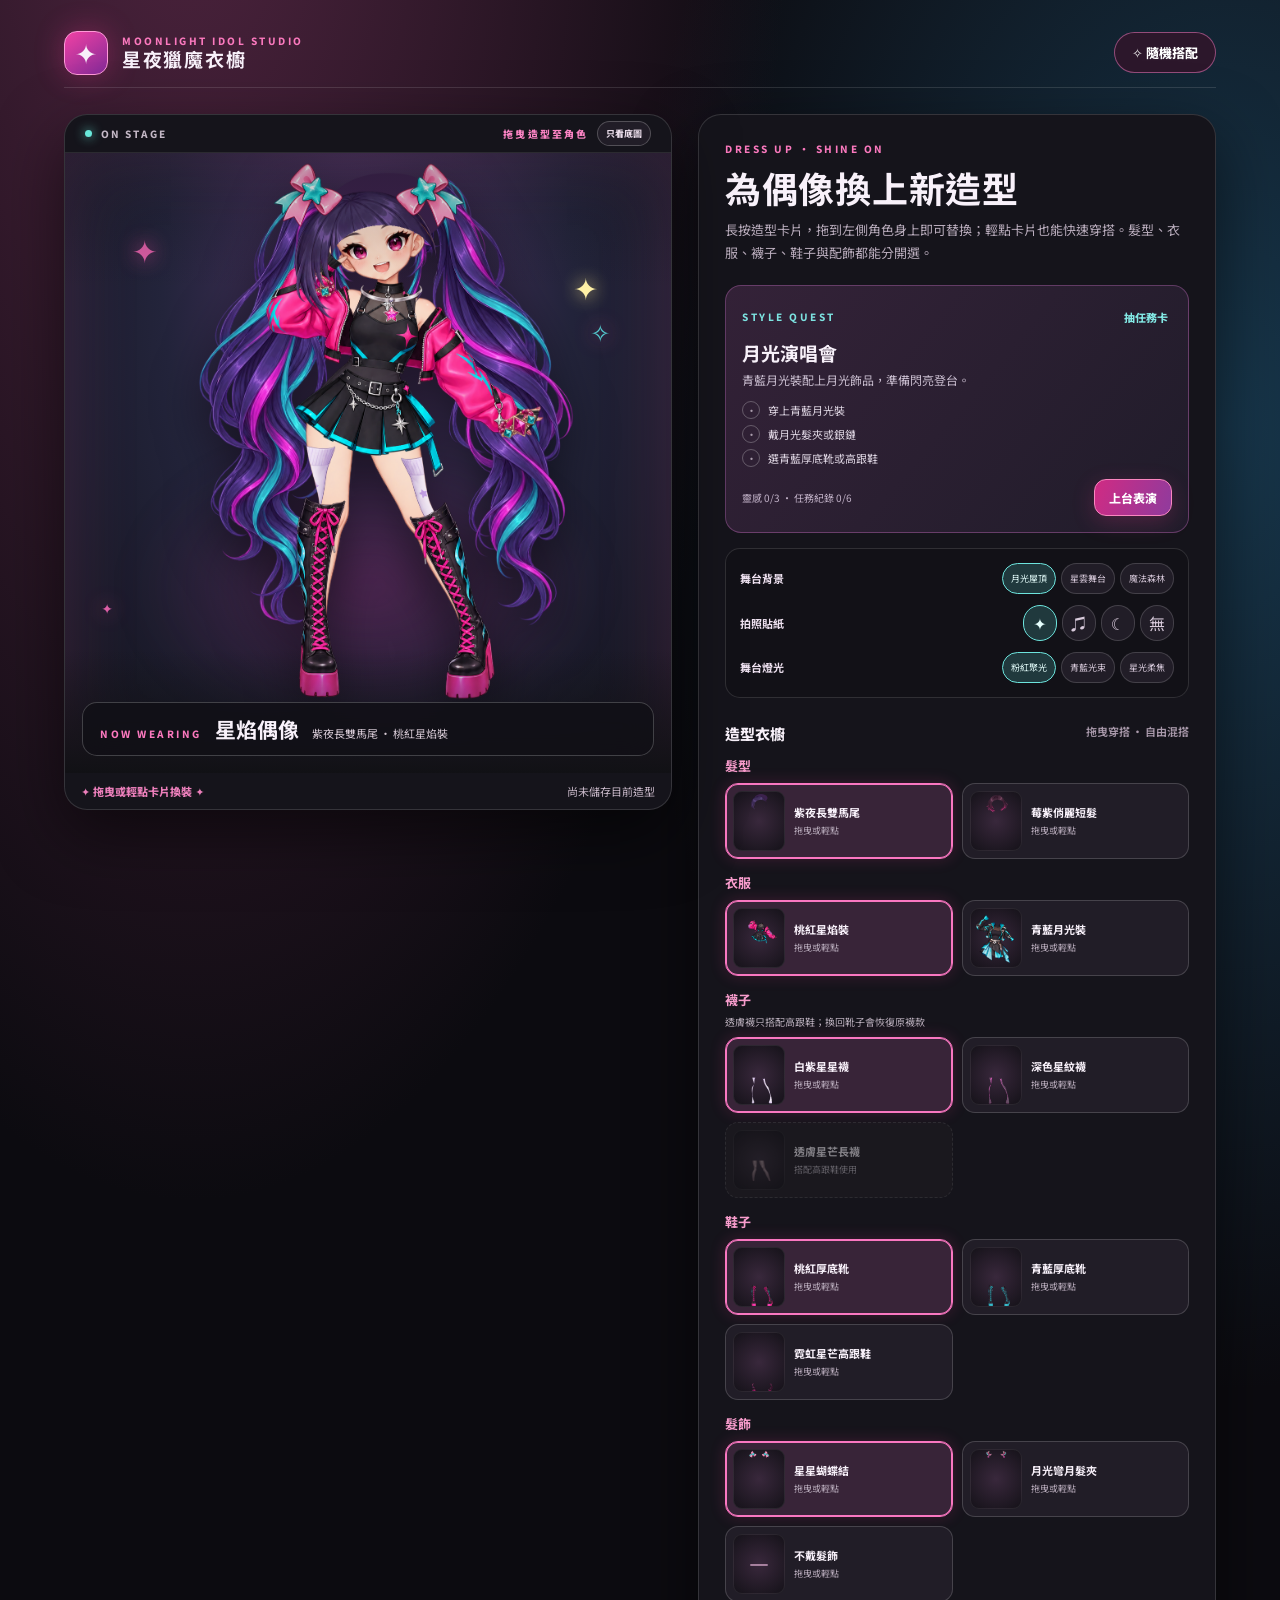
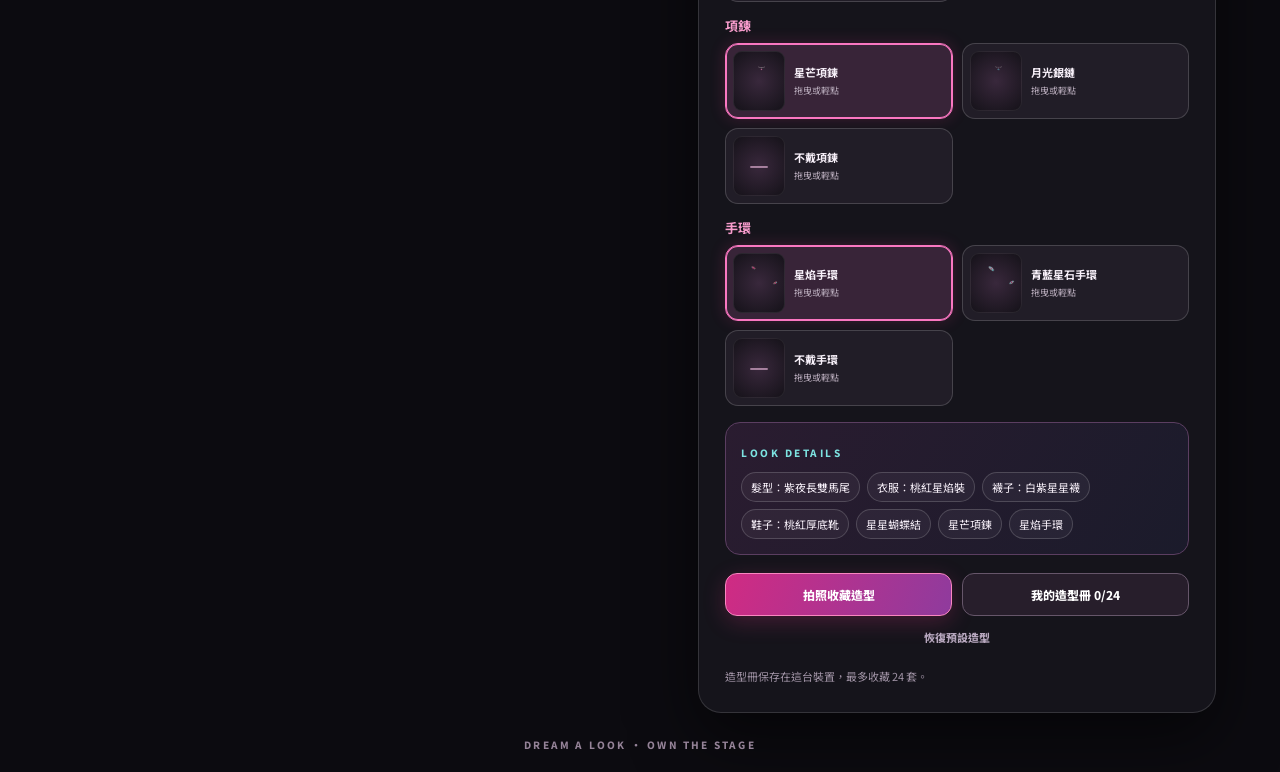
==== commit 02f8b0db: "調整藍色衣服尺寸" ====
--- a/model/idol-hunter-layers.html
+++ b/model/idol-hunter-layers.html
@@ -23,13 +23,13 @@
 
     <main class="main-grid">
       <section class="stage-panel" aria-label="獵魔偶像造型預覽">
-        <div class="stage-topline"><span class="live-dot"></span> ON STAGE <span class="stage-number">拖曳造型至角色</span></div>
+        <div class="stage-topline"><span class="live-dot"></span> ON STAGE <span class="stage-number">拖曳造型至角色</span><button id="baseOnlyToggle" class="base-only-toggle" type="button" aria-pressed="false" aria-label="只顯示 base 身體圖層">只看底圖</button></div>
         <div class="stage" id="stageDrop">
           <div class="stage-glow"></div>
           <span class="stage-star star-one" aria-hidden="true">✦</span><span class="stage-star star-two" aria-hidden="true">✧</span><span class="stage-star star-three" aria-hidden="true">✦</span>
           <div class="doll-layers" role="img" aria-label="可替換造型的獵魔偶像" id="doll">
             <img id="hairBack" src="layers/hair-01-back.png" alt="" aria-hidden="true">
-            <img src="layers/base.png" alt="" aria-hidden="true" fetchpriority="high">
+            <img id="baseLayer" src="layers/base.png" alt="" aria-hidden="true" fetchpriority="high">
             <img id="socksLayer" src="layers/socks-01.png" alt="" aria-hidden="true">
             <img id="shoesLayer" src="layers/shoes-01.png" alt="" aria-hidden="true">
             <img id="outfitLayer" src="layers/outfit-01.png" alt="" aria-hidden="true">
--- a/model/stage-layered.css
+++ b/model/stage-layered.css
@@ -63,9 +63,29 @@
 @media(max-width:450px){.creative-panel{padding:11px}.creative-row{align-items:flex-start}.creative-row>strong{padding-top:8px}.choice-pills{gap:4px}.choice-pills button{padding:5px 7px;font-size:8px}.quest-panel{padding:13px}.dialog-shell{padding:15px}.performance-scene{min-height:235px}.album-grid{gap:8px}.album-preview{height:160px}.album-preview .performance-avatar{inset:2% 14% 0}}
 @keyframes stage-pop{50%{filter:brightness(1.4);transform:scale(1.012)}}.performance-scene.stage-pop{animation:stage-pop .18s ease-out}
 .stage[data-light="rose"],.performance-scene[data-light="rose"],.save-preview[data-light="rose"],.album-preview[data-light="rose"]{box-shadow:inset 0 0 74px #fa67c52b}.stage[data-light="cyan"],.performance-scene[data-light="cyan"],.save-preview[data-light="cyan"],.album-preview[data-light="cyan"]{box-shadow:inset 0 0 82px #4debf044}.stage[data-light="starlight"],.performance-scene[data-light="starlight"],.save-preview[data-light="starlight"],.album-preview[data-light="starlight"]{box-shadow:inset 0 0 74px #fff1a833, inset 0 0 110px #849dff24}.save-preview .performance-avatar{inset:4% 19% 0;z-index:1}.performance-avatar{z-index:1}
-@media (orientation:landscape) and (min-width:861px) and (max-width:1366px){
-  .stage-panel{position:sticky;top:12px;z-index:5}
+@media (orientation:landscape) and (min-width:861px){
+  .stage-panel{position:-webkit-sticky;position:sticky;top:max(12px,env(safe-area-inset-top));align-self:start;z-index:5}
   .stage{height:min(calc(100vh - 190px),620px);height:min(calc(100dvh - 190px),620px);min-height:0}
   .stage-panel .stage-topline{height:38px}
   .stage-panel .stage-footer{padding:10px 16px}
 }
+@media (orientation:landscape) and (max-width:860px){
+  .app-shell{padding:6px 10px}
+  .topbar{height:48px;margin-bottom:8px}
+  .main-grid{grid-template-columns:minmax(0,.75fr) minmax(0,1.25fr);gap:10px;max-width:none;margin:0;align-items:start}
+  .stage-panel{position:-webkit-sticky;position:sticky;top:max(8px,env(safe-area-inset-top));align-self:start;z-index:5}
+  .stage{height:calc(100vh - 82px);height:calc(100dvh - 82px);min-height:0;max-height:none}
+  .stage-panel .stage-topline{height:30px;padding:0 10px;font-size:8px}
+  .stage-panel .stage-footer{min-height:30px;padding:6px 8px;font-size:8px}
+  .stage-panel .look-banner{bottom:7px;left:7px;right:7px;gap:5px;padding:6px 7px}
+  .stage-panel .look-banner strong{font-size:13px}
+  .stage-panel .look-banner span:last-child{font-size:7px}
+  .closet-panel{min-width:0;padding:12px}
+  .panel-head h1{font-size:22px}
+  .panel-intro{font-size:10px;line-height:1.5}
+  .quest-panel{margin-top:10px;padding:11px}
+}
+.base-only-toggle{flex:none;padding:5px 8px;border:1px solid #ffffff38;border-radius:999px;background:#211d27;color:#e9dce9;font-size:9px;font-weight:800;white-space:nowrap}
+.base-only-toggle[aria-pressed="true"]{border-color:#6de4dd;background:#20393d;color:#e6fffd}
+.stage.base-only .doll-layers img:not(#baseLayer){display:none}
+.stage.base-only .stage-star,.stage.base-only .stage-selected-sticker{display:none}
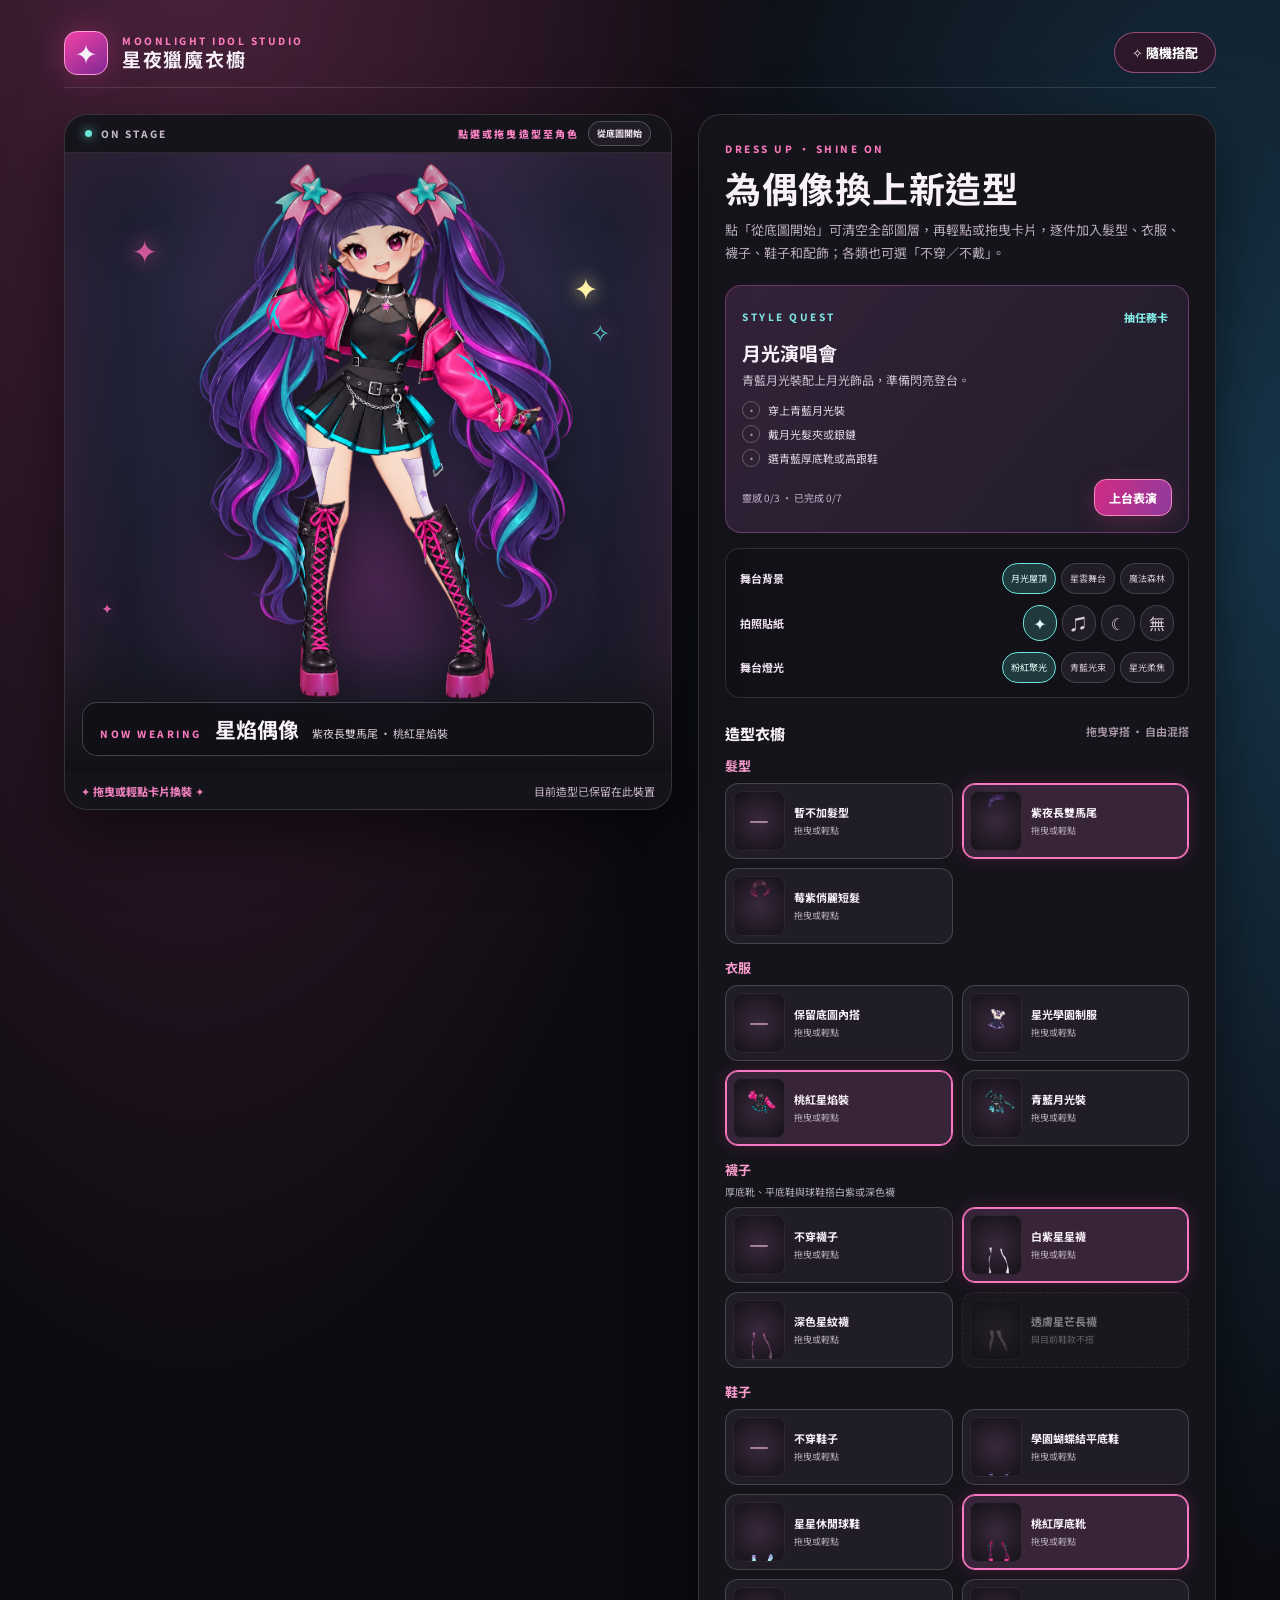
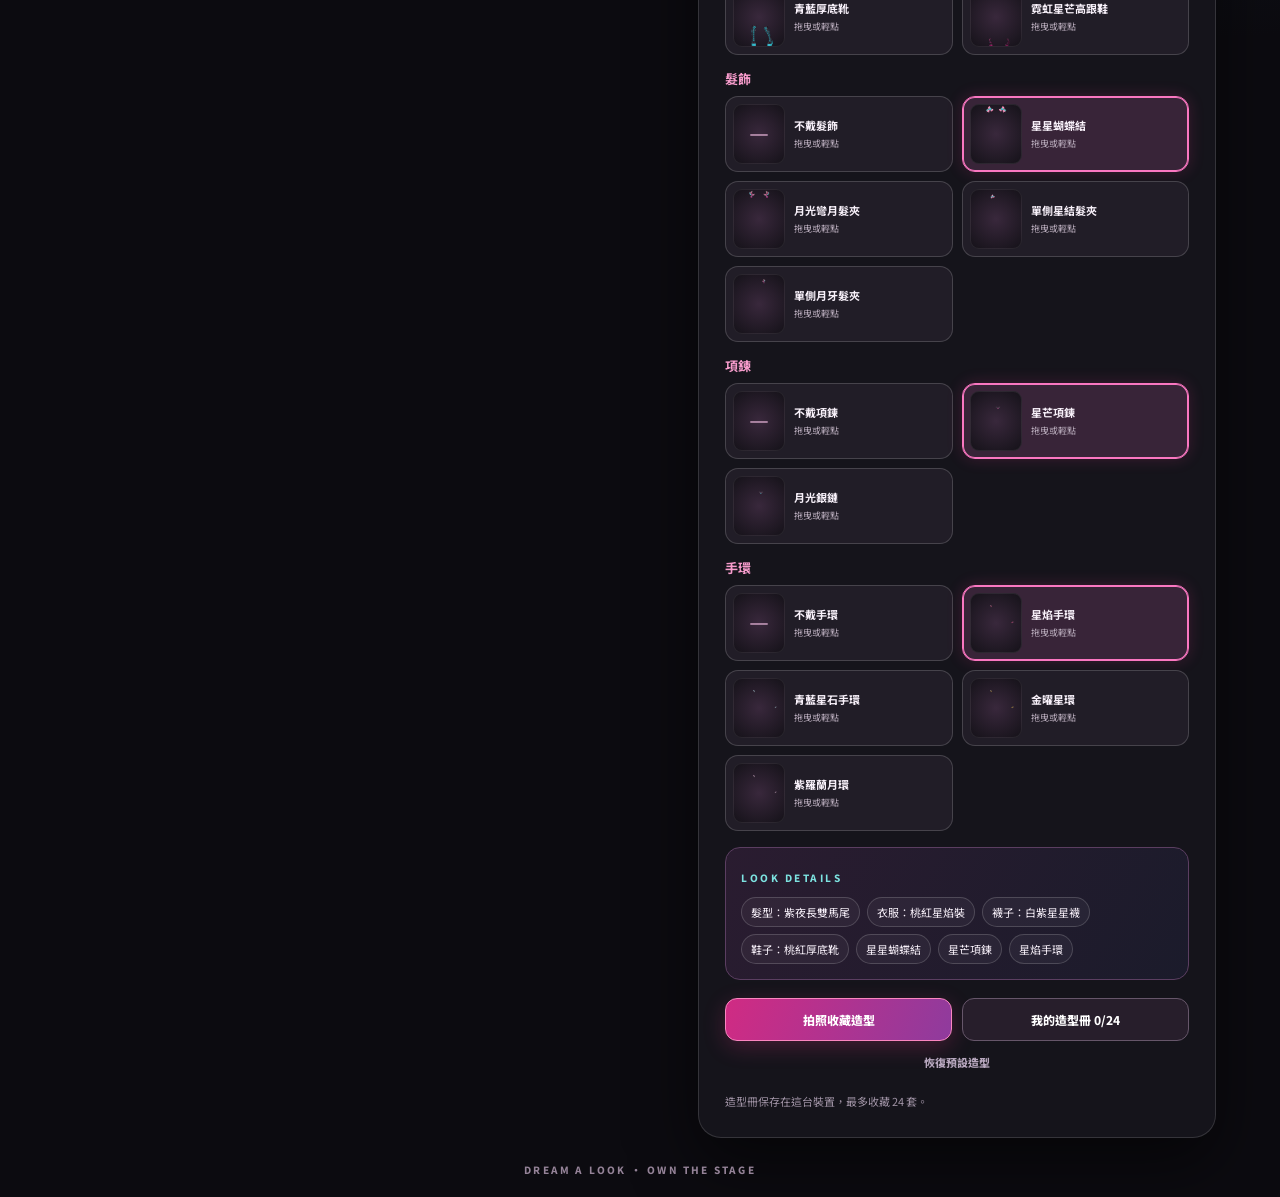
==== commit 106110a0: "新增服飾與配件" ====
--- a/model/idol-hunter-layers.html
+++ b/model/idol-hunter-layers.html
@@ -23,7 +23,7 @@
 
     <main class="main-grid">
       <section class="stage-panel" aria-label="獵魔偶像造型預覽">
-        <div class="stage-topline"><span class="live-dot"></span> ON STAGE <span class="stage-number">拖曳造型至角色</span><button id="baseOnlyToggle" class="base-only-toggle" type="button" aria-pressed="false" aria-label="只顯示 base 身體圖層">只看底圖</button></div>
+        <div class="stage-topline"><span class="live-dot"></span> ON STAGE <span class="stage-number">點選或拖曳造型至角色</span><button id="baseOnlyToggle" class="base-only-toggle" type="button" aria-pressed="false" aria-label="清空造型，從底圖逐件搭配">從底圖開始</button></div>
         <div class="stage" id="stageDrop">
           <div class="stage-glow"></div>
           <span class="stage-star star-one" aria-hidden="true">✦</span><span class="stage-star star-two" aria-hidden="true">✧</span><span class="stage-star star-three" aria-hidden="true">✦</span>
@@ -46,7 +46,7 @@
       </section>
 
       <section class="closet-panel" aria-labelledby="closetTitle">
-        <div class="panel-head"><p class="eyebrow">DRESS UP · SHINE ON</p><h1 id="closetTitle">為偶像換上新造型</h1><p class="panel-intro">長按造型卡片，拖到左側角色身上即可替換；輕點卡片也能快速穿搭。髮型、衣服、襪子、鞋子與配飾都能分開選。</p></div>
+        <div class="panel-head"><p class="eyebrow">DRESS UP · SHINE ON</p><h1 id="closetTitle">為偶像換上新造型</h1><p class="panel-intro">點「從底圖開始」可清空全部圖層，再輕點或拖曳卡片，逐件加入髮型、衣服、襪子、鞋子和配飾；各類也可選「不穿／不戴」。</p></div>
         <section class="quest-panel" aria-labelledby="questTitle">
           <div class="quest-heading"><span class="detail-label">STYLE QUEST</span><button id="drawQuest" class="small-button" type="button">抽任務卡</button></div>
           <h2 id="questTitle">月光演唱會</h2><p id="questDescription">為舞台搭配一套閃耀的月光造型。</p>
--- a/model/stage-layered.css
+++ b/model/stage-layered.css
@@ -87,5 +87,3 @@
 }
 .base-only-toggle{flex:none;padding:5px 8px;border:1px solid #ffffff38;border-radius:999px;background:#211d27;color:#e9dce9;font-size:9px;font-weight:800;white-space:nowrap}
 .base-only-toggle[aria-pressed="true"]{border-color:#6de4dd;background:#20393d;color:#e6fffd}
-.stage.base-only .doll-layers img:not(#baseLayer){display:none}
-.stage.base-only .stage-star,.stage.base-only .stage-selected-sticker{display:none}
